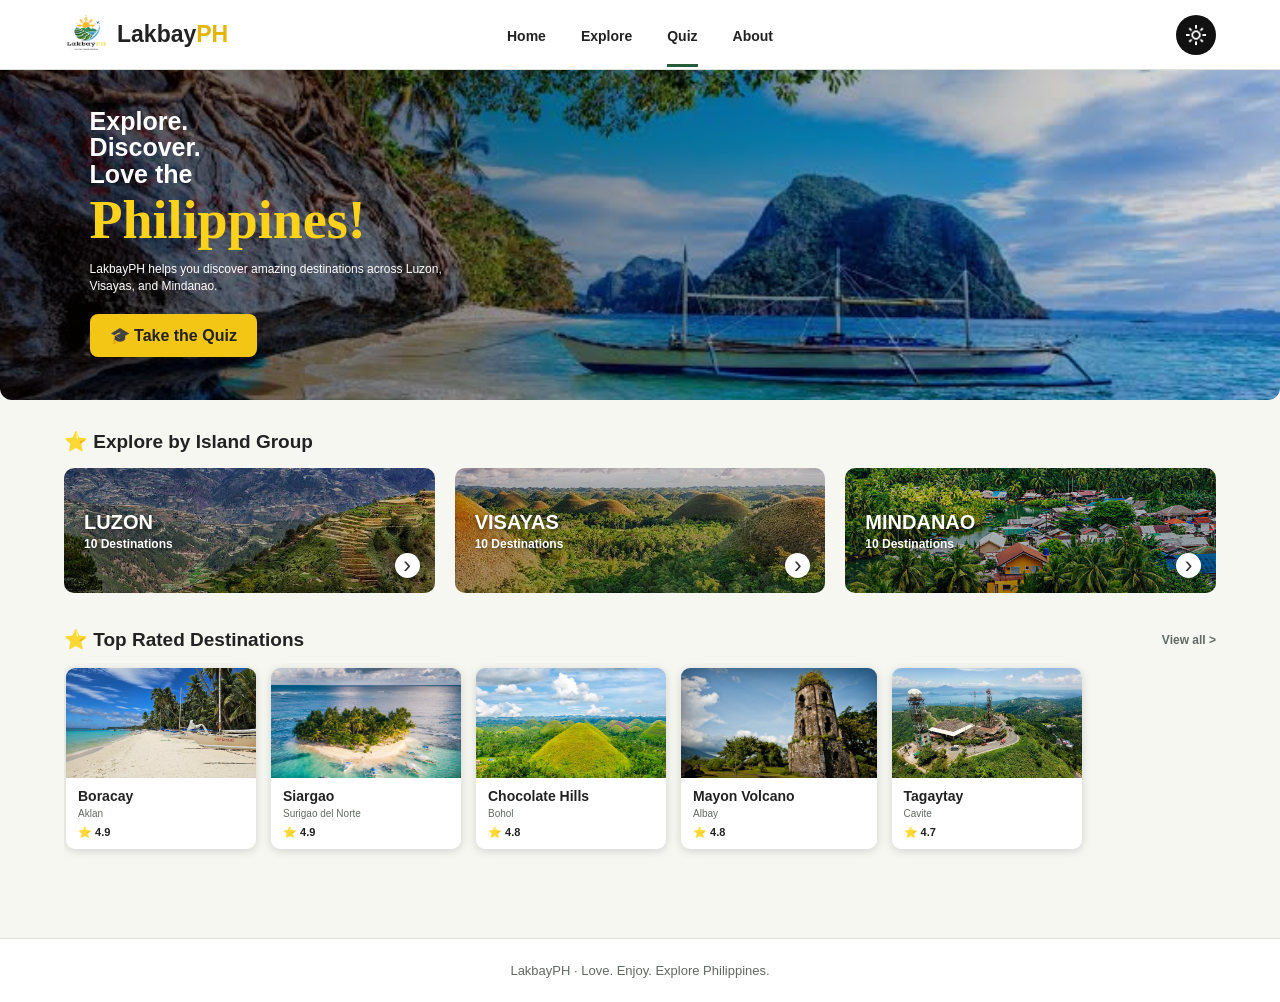
==== Quiz.html @ 4f37badb "Initial LakbayPH website" ====
<!DOCTYPE html>
<html lang="en">
<head>
  <meta charset="UTF-8">
  <meta name="viewport" content="width=device-width, initial-scale=1.0">
  <title>LakbayPH | Quiz</title>
  <link rel="stylesheet" href="Quiz.css">
  <link rel="stylesheet" href="skeleton.css">
  <script src="skeleton.js"></script>
  <link rel="stylesheet" href="tourism-cards.css">
<link rel="icon" type="image/png" href="Logo.png"><link rel="stylesheet" href="navbar.css"><script src="theme.js"></script></head>
<body>

  <nav class="navbar" aria-label="Main navigation"><a href="index.html" class="brand"><img src="Logo.png" alt="LakbayPH Logo"><div class="logo">Lakbay<span>PH</span></div></a><div class="navlink"><a href="index.html">Home</a>
<a href="destination.html">Explore</a>
<a href="Quiz.html" class="active" aria-current="page">Quiz</a>
<a href="about.html">About</a></div><div class="nav-controls"><button class="theme-toggle" type="button" aria-label="Switch to dark mode"><img src="dark.png" alt="" width="22" height="22"></button></div></nav>

  <!-- Home screen -->
  <main id="homeScreen" class="screen home-screen">
    <section class="hero">
      <div class="hero-overlay">
        <h2>Explore.<br>Discover.<br>Love the</h2>
        <h1>Philippines!</h1>
        <p>LakbayPH helps you discover amazing destinations across Luzon,<br>Visayas, and Mindanao.</p>
        <button type="button" class="primary-btn" id="homeQuizBtn">🎓 Take the Quiz</button>
      </div>
    </section>
  </main>

  <!-- Username screen -->
  <main id="usernameScreen" class="screen centered-screen hidden">
    <div class="welcome-card">
      <div class="lightbulb">💡</div>
      <h1>Welcome, Let's take a quiz</h1>
      <p>Test your knowledge about the beautiful tourist spots of the Philippines!</p>

      <label for="username">Full Name</label>
      <input id="username" type="text" maxlength="100" placeholder="Enter your full name" autocomplete="off" aria-describedby="nameError" required>
      <p id="nameError" class="error" role="alert"></p>

      <button type="button" id="continueBtn" class="primary-btn">Continue →</button>
    </div>
  </main>

  <!-- Lets start screen -->
  <main id="startScreen" class="screen centered-screen hidden">
    <div class="start-card">
      <div class="start-icon">✈️</div>
      <h1>Let's start!</h1>
      <p>Good luck, <strong id="playerName"></strong>!</p>
      <button type="button" id="startQuizBtn" class="primary-btn">Start Quiz →</button>
    </div>
  </main>

  <!-- Quiz screen -->
  <main id="quizScreen" class="screen quiz-screen hidden">
    <section class="quiz-header">
      <div>
        <div class="quiz-title"><span>💡</span> Quiz Time!</div>
        <p>Test your knowledge about the Philippines!</p>
      </div>
      <div class="question-count" id="questionCount">Question 1 of 10</div>
    </section>

    <div class="quiz-layout">
      <section class="quiz-card">
        <div class="question-content">
          <img id="questionImage" alt="Tourist spot">
          <div class="question-area">
            <h2 id="questionText"></h2>
            <div id="answers" class="answers"></div>
          </div>
        </div>

        <div class="quiz-controls">
          <button type="button" id="previousBtn" class="secondary-btn">‹ Previous</button>
          <button type="button" id="nextBtn" class="next-btn">Next Question ›</button>
        </div>
      </section>

      <!-- Score is intentionally hidden during the quiz -->
      <aside id="scorePanel" class="score-panel hidden" aria-labelledby="finalResultTitle" tabindex="-1">
        <div class="trophy">🏆</div>
        <h3 id="finalResultTitle">Quiz Complete!</h3>
        <div class="result-label">Full Name</div>
        <div class="result-full-name" id="finalFullName"></div>
        <div class="result-label">Score</div>
        <div class="final-score" id="finalScore">0 / 10</div>
        <div class="result-percentage" id="finalPercentage">0%</div>
        <p id="scoreMessage"></p>
        <div class="score-stats">
          <div><span>Correct Answers</span><b id="correctAnswers">0</b></div>
          <div><span>Incorrect Answers</span><b id="incorrectAnswers">0</b></div>
          <div><span>Answered</span><b id="answeredQuestions">0 / 10</b></div>
        </div>
        <p class="save-status" id="saveStatus" role="status" aria-live="polite"></p>
        <div class="result-actions">
          <button type="button" id="retakeBtn" class="primary-btn">Take Quiz Again</button>
          <button type="button" class="see-results-btn" id="seeResultsBtn" aria-haspopup="dialog">See Results</button>
        </div>
      </aside>
    </div>
  </main>

  <dialog class="quiz-modal password-modal" id="passwordModal" aria-labelledby="passwordTitle">
    <div class="modal-content">
      <div class="modal-heading"><h2 id="passwordTitle">View Quiz Results</h2><button type="button" class="modal-close" data-close-dialog="passwordModal" aria-label="Close password window">×</button></div>
      <form id="resultsPasswordForm">
        <label for="resultsPassword">Enter Password</label>
        <input id="resultsPassword" type="password" autocomplete="off" aria-describedby="passwordError" autofocus>
        <p class="error" id="passwordError" role="alert"></p>
        <div class="modal-actions"><button type="button" class="secondary-btn" data-close-dialog="passwordModal">Cancel</button><button type="submit" class="results-primary-btn">Submit</button></div>
      </form>
    </div>
  </dialog>

  <dialog class="quiz-modal results-modal" id="resultsModal" aria-labelledby="resultsTitle">
    <div class="modal-content">
      <div class="modal-heading"><h2 id="resultsTitle">Quiz Results</h2><button type="button" class="modal-close" data-close-dialog="resultsModal" aria-label="Close quiz results">×</button></div>
      <p id="resultsStatus" role="status" aria-live="polite">Loading results...</p>
      <div class="results-table-wrap" id="resultsTableWrap" hidden>
        <table class="results-table"><caption class="visually-hidden">Completed quiz attempts, newest first</caption><thead><tr><th scope="col">Full Name</th><th scope="col">Score</th><th scope="col">Percentage</th><th scope="col">Date Completed</th></tr></thead><tbody id="resultsRows"></tbody></table>
      </div>
      <div class="modal-actions"><button type="button" class="secondary-btn" data-close-dialog="resultsModal">Close</button></div>
    </div>
  </dialog>

  <div class="quiz-tourism">
<section class="islandsection" id="destinations">

        <div class="sectiontitle">
            <h2>⭐ Explore by Island Group</h2>
        </div>

        <div class="islandgrid">

            <!-- LUZON -->
            <a class="islandcard luzon" href="destination.html?island=Luzon">

                <div class="cardoverlay">

                    <h3>LUZON</h3>

                    <p>10 Destinations</p>

                    <span class="arrow">›</span>

                </div></a>


            <!-- VISAYAS -->
            <a class="islandcard visayas" href="destination.html?island=Visayas">

                <div class="cardoverlay">

                    <h3>VISAYAS</h3>

                    <p>10 Destinations</p>

                    <span class="arrow">›</span>

                </div></a>


            <!-- MINDANAO -->
            <a class="islandcard mindanao" href="destination.html?island=Mindanao">

                <div class="cardoverlay">

                    <h3>MINDANAO</h3>

                    <p>10 Destinations</p>

                    <span class="arrow">›</span>

                </div></a>

        </div>

    </section>


    <!-- TOP RATED DESTINATIONS -->
    <section class="topratedcontainer">

        <div class="containerheader">

            <h2>⭐ Top Rated Destinations</h2>

            <a href="destination.html">View all &gt;</a>

        </div>


        <div class="topratedscard">

            <!-- BORACAY -->
            <a class="cards" href="destination-detail.html?id=boracay">

                <img src="ILS/Visayas/Boracay/Boracay1.webp" alt="Boracay" loading="lazy">

                <div class="pad">

                    <h3>Boracay</h3>

                    <p class="location">Aklan</p>

                    <p class="rating">⭐ 4.9</p>

                </div>

            </a>


            <!-- SIARGAO -->
            <a class="cards" href="destination-detail.html?id=siargao">

                <img src="ILS/Mindanao/Siargao/guyam-island-siargao-travel-guide-1-1.png" alt="Siargao" loading="lazy">

                <div class="pad">

                    <h3>Siargao</h3>

                    <p class="location">Surigao del Norte</p>

                    <p class="rating">⭐ 4.9</p>

                </div>

            </a>


            <!-- CHOCOLATE HILLS -->
            <a class="cards" href="destination-detail.html?id=chocolate-hills">

                <img src="ILS/Visayas/Chocolate Hills Bohol/Chocolate Hills1.webp" alt="Chocolate Hills" loading="lazy">

                <div class="pad">

                    <h3>Chocolate Hills</h3>

                    <p class="location">Bohol</p>

                    <p class="rating">⭐ 4.8</p>

                </div>

            </a>


            <!-- MAYON -->
            <a class="cards" href="destination-detail.html?id=mayon-volcano">

                <img src="ILS/Luzon/Mayon Volcano Albay/Cagsawa Ruins1.jpg" alt="Mayon Volcano" loading="lazy">

                <div class="pad">

                    <h3>Mayon Volcano</h3>

                    <p class="location">Albay</p>

                    <p class="rating">⭐ 4.8</p>

                </div>

            </a>


            <!-- TAGAYTAY -->
            <a class="cards" href="destination-detail.html?id=tagaytay">

                <img src="ILS/Luzon/Tagaytay/Tagaytay1.jpg" alt="Tagaytay" loading="lazy">

                <div class="pad">

                    <h3>Tagaytay</h3>

                    <p class="location">Cavite</p>

                    <p class="rating">⭐ 4.7</p>

                </div>

            </a>

        </div>

    </section>
</div>
<footer class="site-footer">LakbayPH &middot; Love. Enjoy. Explore Philippines.</footer>

  <script src="destinations.js"></script><script src="firebase-config.js"></script><script src="Quiz.js"></script>
</body>
</html>
---- Quiz.css ----
* {
  box-sizing: border-box;
  margin: 0;
  padding: 0;
}

body {
  font-family: Arial, Helvetica, sans-serif;
  color: #222;
  background: #fff;
}

.hidden {
  display: none !important;
}

.navbar {
  height: 68px;
  display: flex;
  align-items: center;
  justify-content: space-between;
  padding: 0 6%;
  border-bottom: 1px solid #eee;
  background: white;
}

.brand {
    display: flex;
    align-items: center;
    gap: 8px;
}

.brand img {
    width: 45px;
    height: 45px;
    object-fit: contain;
}

.logo {
    font-size: 23px;
    font-weight: 800;
    color: #222;
}

.logo span {
    color: #e3b500;
}


.navbar nav {
  display: flex;
  gap: 32px;
}

.navbar nav a {
  color: #222;
  text-decoration: none;
  font-size: 14px;
  font-weight: 600;
  padding: 24px 0 20px;
}

.navbar nav a.active,
.navbar nav a:hover {
  border-bottom: 3px solid #222;
}

.nav-icons {
  display: flex;
  gap: 15px;
  font-size: 21px;
}

.hero {
  height: 330px;
  background:
    linear-gradient(90deg, rgba(0,0,0,.62), rgba(0,0,0,.12)),
    url("home.jpg")
    center/cover;
  border-radius: 0 0 12px 12px;
}

.hero-overlay {
  color: white;
  padding: 38px 7%;
}

.hero-overlay h2 {
  font-size: 25px;
  line-height: 1.05;
}

.hero-overlay h1 {
  color: #ffd21a;
  font-family: cursive;
  font-size: 54px;
  margin: 2px 0 10px;
}

.hero-overlay p {
  font-size: 12px;
  line-height: 1.45;
  margin-bottom: 18px;
}

.primary-btn,
.next-btn,
.secondary-btn {
  border: none;
  border-radius: 8px;
  padding: 12px 20px;
  font-weight: 700;
  cursor: pointer;
  transition: .2s;
}

.primary-btn {
  background: #f3c515;
  color: #222;
}

.primary-btn:hover,
.next-btn:hover {
  transform: translateY(-1px);
  filter: brightness(.96);
}

.quiz-tourism {
  padding-top: 30px;
}

.centered-screen {
  min-height: calc(100vh - 68px);
  display: flex;
  align-items: center;
  justify-content: center;
  background: #fafafa;
  padding: 25px;
}

.welcome-card,
.start-card {
  width: min(520px, 94vw);
  text-align: center;
  background: white;
  padding: 42px 45px;
  border-radius: 16px;
  box-shadow: 0 8px 35px rgba(0,0,0,.1);
}

.lightbulb,
.start-icon {
  font-size: 48px;
  margin-bottom: 10px;
}

.welcome-card h1,
.start-card h1 {
  font-size: 31px;
  margin-bottom: 9px;
}

.welcome-card p,
.start-card p {
  color: #666;
  line-height: 1.5;
  margin-bottom: 24px;
}

.welcome-card label {
  display: block;
  text-align: left;
  font-weight: 700;
  margin-bottom: 7px;
}

.welcome-card input {
  width: 100%;
  height: 47px;
  border: 1px solid #ccc;
  border-radius: 8px;
  padding: 0 14px;
  font-size: 15px;
  margin-bottom: 5px;
  outline: none;
}

.welcome-card input:focus {
  border-color: #e4bd00;
  box-shadow: 0 0 0 3px #f8dc6844;
}

.error {
  min-height: 20px;
  color: #d33 !important;
  font-size: 13px;
  text-align: left;
  margin: 0 0 10px !important;
}

.quiz-screen {
  padding: 30px 4%;
  background: #fff;
  min-height: calc(100vh - 68px);
}

.quiz-header {
  max-width: 1120px;
  margin: 0 auto 20px;
  display: flex;
  justify-content: space-between;
  align-items: end;
}

.quiz-title {
  font-size: 34px;
  font-weight: 800;
}

.quiz-title span {
  color: #f3c515;
}

.quiz-header p {
  color: #555;
  margin-top: 4px;
}

.question-count {
  color: #777;
  font-size: 13px;
  font-weight: 700;
}

.quiz-layout {
  max-width: 1120px;
  margin: auto;
}

.quiz-card {
  border: 1px solid #d8d8d8;
  border-radius: 10px;
  padding: 17px;
}

.question-content {
  display: grid;
  grid-template-columns: 37% 1fr;
  gap: 16px;
}

.question-content img {
  width: 100%;
  height: 180px;
  object-fit: cover;
  border-radius: 9px;
}

.question-area {
  display: flex;
  flex-direction: column;
}

.question-area h2 {
  font-size: 17px;
  line-height: 1.3;
  margin: 3px 0 13px;
}

.answers {
  display: grid;
  gap: 7px;
}

.answer {
  border: 1px solid #d4d4d4;
  background: white;
  text-align: left;
  border-radius: 8px;
  min-height: 39px;
  padding: 8px 13px;
  cursor: pointer;
  font-size: 14px;
  transition: .15s;
}

.answer:hover {
  background: #fff8d9;
  border-color: #e6c42a;
}

.answer.selected {
  background: #f6e9a5;
  border: 2px solid #c6a900;
  font-weight: 700;
}

.quiz-controls {
  display: flex;
  justify-content: space-between;
  margin-top: 15px;
}

.secondary-btn {
  background: white;
  border: 1px solid #ccc;
  color: #333;
}

.next-btn {
  background: #575438;
  color: white;
}

.score-panel {
  margin-top: 20px;
  width: 100%;
  border: 1px solid #d5d5d5;
  border-radius: 10px;
  padding: 25px;
  text-align: center;
  background: white;
}

.trophy {
  font-size: 46px;
}

.score-panel h3 {
  margin: 5px 0;
}

.final-score {
  font-size: 42px;
  font-weight: 800;
  margin: 10px 0;
}

.score-panel p {
  color: #666;
  margin-bottom: 20px;
}

.score-stats {
  border-top: 1px solid #eee;
  padding-top: 12px;
  display: grid;
  gap: 8px;
  max-width: 360px;
  margin: 0 auto 20px;
}

.score-stats div {
  display: flex;
  justify-content: space-between;
  font-size: 13px;
}

.see-results-btn, .results-primary-btn { background: #385435; color: #fff; border: 0; border-radius: 8px; padding: 11px 20px; font-weight: 700; cursor: pointer; }
.see-results-btn { transition: transform .2s ease, box-shadow .2s ease; }
.see-results-btn:hover { transform: scale(1.07); box-shadow: 0 5px 14px #0003; }
.result-label { font-size: 13px; color: var(--muted); margin-top: 15px; }
.result-full-name { font-size: clamp(22px, 4vw, 30px); font-weight: 800; color: var(--primary); margin: 8px 0 20px; overflow-wrap: anywhere; }
.result-percentage { color: var(--primary); font-size: 24px; font-weight: 700; margin-bottom: 16px; }
.score-panel .save-status { font-size: 13px; line-height: 1.6; }
.result-actions { display: flex; align-items: center; justify-content: center; flex-wrap: wrap; gap: 12px; }
.quiz-modal { width: min(440px, calc(100% - 32px)); max-height: 80vh; margin: auto; padding: 0; overflow-y: auto; color: var(--text); background: var(--surface); border: 1px solid var(--border); border-radius: 16px; box-shadow: 0 16px 60px #0005; }
.quiz-modal::backdrop { background: #0009; }
.results-modal { width: min(900px, calc(100% - 32px)); }
.modal-content { padding: clamp(20px, 4vw, 30px); }
.modal-heading { display: flex; justify-content: space-between; align-items: center; gap: 15px; margin-bottom: 24px; }
.modal-heading h2 { font-size: 23px; }
.modal-close { flex: 0 0 34px; width: 34px; height: 34px; border: 0; border-radius: 50%; background: var(--bg); color: var(--text); font-size: 25px; cursor: pointer; }
.quiz-modal label { display: block; font-weight: 700; margin-bottom: 9px; }
.quiz-modal input { display: block; width: 100%; height: 46px; padding: 10px 12px; border: 1px solid var(--border); border-radius: 8px; background: var(--bg); color: var(--text); margin-bottom: 10px; }
.modal-actions { display: flex; justify-content: flex-end; gap: 12px; margin-top: 24px; }
#resultsStatus { color: var(--muted); line-height: 1.6; }
.results-table-wrap[hidden] { display: none; }
.results-table { width: 100%; border-collapse: collapse; text-align: left; font-size: 14px; }
.results-table th, .results-table td { padding: 14px 10px; border-bottom: 1px solid var(--border); vertical-align: top; overflow-wrap: anywhere; }
.results-table th { background: var(--bg); font-size: 12px; color: var(--muted); }
.results-table td:first-child { font-weight: 700; }
.results-table time { color: var(--muted); line-height: 1.5; }
.visually-hidden { position: absolute; width: 1px; height: 1px; overflow: hidden; clip-path: inset(50%); white-space: nowrap; }
@media (max-width: 600px) {
  .results-table thead { position: absolute; width: 1px; height: 1px; overflow: hidden; clip-path: inset(50%); }
  .results-table, .results-table tbody, .results-table tr, .results-table td { display: block; }
  .results-table tr { border: 1px solid var(--border); border-radius: 10px; padding: 10px; margin-bottom: 14px; }
  .results-table td { border: 0; padding: 6px; }
  .results-table td::before { content: attr(data-label); display: block; color: var(--muted); font-size: 11px; margin-bottom: 4px; font-weight: 400; }
}

@media (max-width: 750px) {
  .navbar {
    padding: 0 4%;
  }

  .navbar nav {
    gap: 14px;
  }

  .nav-icons {
    display: none;
  }

  .hero-overlay h1 {
    font-size: 42px;
  }

  .quiz-header {
    align-items: start;
    gap: 10px;
    flex-direction: column;
  }

  .question-content {
    grid-template-columns: 1fr;
  }

  .question-content img {
    height: 200px;
  }

  .quiz-title {
    font-size: 28px;
  }
}
---- skeleton.css ----
:root {
  --skeleton-bg: #f7f7f2;
  --skeleton-surface: #ffffff;
  --skeleton-base: #e4e7e1;
  --skeleton-shine: #f4f5f2;
  --skeleton-border: #dce2da;
}

[data-theme="dark"] {
  --skeleton-bg: #111713;
  --skeleton-surface: #19221b;
  --skeleton-base: #2c372f;
  --skeleton-shine: #3a473d;
  --skeleton-border: #364239;
}

html.skeleton-loading,
html.skeleton-loading body { overflow: hidden; }
html.skeleton-loading body > :not(.skeleton-loader) { visibility: hidden; }

.skeleton-loader {
  position: fixed;
  inset: 0;
  z-index: 10000;
  overflow: auto;
  background: var(--skeleton-bg);
  color: transparent;
  opacity: 1;
  transition: opacity .22s ease;
}
.skeleton-loader.is-leaving { opacity: 0; pointer-events: none; }
.skeleton-wrap { width: min(100%, 1500px); margin: 0 auto; }
.skeleton-nav {
  height: 70px;
  padding: 0 5%;
  display: grid;
  grid-template-columns: 1fr auto 1fr;
  align-items: center;
  gap: 24px;
  background: var(--skeleton-surface);
  border-bottom: 1px solid var(--skeleton-border);
}
.skeleton-brand, .skeleton-links, .skeleton-controls, .skeleton-row { display: flex; align-items: center; }
.skeleton-brand { gap: 9px; }
.skeleton-links { gap: 28px; justify-content: center; }
.skeleton-controls { gap: 12px; justify-content: flex-end; }
.sk {
  display: block;
  background: linear-gradient(90deg, var(--skeleton-base) 25%, var(--skeleton-shine) 45%, var(--skeleton-base) 65%);
  background-size: 300% 100%;
  animation: skeleton-shimmer 1.35s ease-in-out infinite;
}
.sk-circle { border-radius: 50%; }
.sk-round { border-radius: 10px; }
.sk-pill { border-radius: 999px; }
.sk-logo { width: 44px; height: 44px; }
.sk-brand-name { width: 120px; height: 22px; }
.sk-nav-link { width: 55px; height: 12px; }
.sk-theme { width: 40px; height: 40px; }
.sk-search { width: 210px; height: 36px; }
.skeleton-main { padding: 34px 5% 60px; }
.sk-line { height: 13px; margin-bottom: 12px; }
.sk-title { height: 30px; width: min(330px, 75%); margin-bottom: 14px; }
.sk-subtitle { width: min(480px, 90%); }
.sk-section-title { width: 230px; height: 20px; margin-bottom: 16px; }
.skeleton-section { margin-top: 30px; }
.skeleton-grid { display: grid; gap: 18px; }
.skeleton-grid.three { grid-template-columns: repeat(3, 1fr); }
.skeleton-grid.four { grid-template-columns: repeat(4, 1fr); }
.skeleton-grid.five { grid-template-columns: repeat(5, minmax(150px, 1fr)); }
.sk-card { min-height: 126px; border-radius: 11px; }
.sk-destination-card { min-width: 0; background: var(--skeleton-surface); border: 1px solid var(--skeleton-border); border-radius: 11px; padding: 10px; }
.sk-card-image { width: 100%; height: 120px; border-radius: 8px; margin-bottom: 12px; }
.sk-card-text { width: 70%; height: 13px; margin-bottom: 9px; }
.sk-card-text.short { width: 45%; height: 10px; }

.skeleton-hero { min-height: 370px; padding: 50px 7%; display: flex; align-items: center; }
.skeleton-hero-copy { width: min(520px, 100%); }
.skeleton-hero .sk-title { width: 330px; height: 48px; margin-bottom: 12px; }
.skeleton-hero .sk-title.short { width: 260px; }
.skeleton-hero .sk-line { width: 440px; max-width: 90%; }
.sk-button { width: 170px; height: 40px; margin-top: 22px; border-radius: 7px; }

.skeleton-catalog-head { margin-bottom: 24px; }
.sk-page-search { width: min(560px, 100%); height: 44px; margin-top: 22px; }
.skeleton-catalog-layout { display: grid; grid-template-columns: 220px 1fr; gap: 20px; align-items: start; }
.skeleton-sidebar { height: 390px; padding: 16px; border-radius: 12px; background: var(--skeleton-surface); }
.skeleton-sidebar .sk-line { width: 82%; margin-bottom: 17px; }
.skeleton-results .sk-line { width: 180px; }

.skeleton-about-head { text-align: center; display: grid; justify-items: center; margin-bottom: 34px; }
.skeleton-about-head .sk-line { width: min(440px, 85%); }
.skeleton-panel { height: 130px; padding: 25px; border-radius: 14px; background: var(--skeleton-surface); border: 1px solid var(--skeleton-border); margin-bottom: 24px; }
.skeleton-panel .sk-line { width: 75%; }
.skeleton-panel .sk-line.short { width: 35%; height: 20px; }

.skeleton-detail-card { padding: 38px; border-radius: 18px; background: var(--skeleton-surface); border: 1px solid var(--skeleton-border); }
.skeleton-detail-top { display: grid; grid-template-columns: 1fr 1.65fr .75fr; gap: 30px; margin-top: 30px; }
.skeleton-detail-image { aspect-ratio: 4 / 3; min-height: 310px; border-radius: 12px; }
.skeleton-rating { border-left: 1px solid var(--skeleton-border); padding-left: 22px; }
.skeleton-rating .sk-line { width: 85%; }
.skeleton-detail-bottom { display: grid; grid-template-columns: 1fr 2.4fr; gap: 30px; border-top: 1px solid var(--skeleton-border); margin-top: 34px; padding-top: 30px; }

@keyframes skeleton-shimmer { from { background-position: 100% 0; } to { background-position: -100% 0; } }

@media (max-width: 900px) {
  .skeleton-grid.five { grid-template-columns: repeat(3, 1fr); }
  .skeleton-grid.four { grid-template-columns: repeat(2, 1fr); }
  .skeleton-detail-top { grid-template-columns: 1fr 1.4fr; }
  .skeleton-rating { grid-column: 1 / -1; border-left: 0; border-top: 1px solid var(--skeleton-border); padding: 24px 0 0; }
}
@media (max-width: 700px) {
  .skeleton-nav { height: 114px; grid-template-columns: 1fr auto; padding: 10px 5%; }
  .skeleton-links { grid-column: 1 / -1; grid-row: 2; gap: 20px; }
  .skeleton-controls { grid-column: 2; grid-row: 1; }
  .sk-search { display: none; }
  .skeleton-main { padding: 25px 5% 42px; }
  .skeleton-hero { min-height: 430px; padding: 45px 7%; }
  .skeleton-grid.three, .skeleton-grid.four { grid-template-columns: 1fr; }
  .skeleton-grid.five { display: flex; overflow: hidden; }
  .skeleton-grid.five .sk-destination-card { flex: 0 0 190px; }
  .skeleton-catalog-layout { grid-template-columns: 1fr; }
  .skeleton-sidebar { height: 235px; }
  .skeleton-detail-top, .skeleton-detail-bottom { grid-template-columns: 1fr; }
  .skeleton-detail-image { min-height: 0; }
  .skeleton-rating { grid-column: auto; }
  .skeleton-detail-card { padding: 22px; }
}
@media (prefers-reduced-motion: reduce) {
  .sk { animation: none; }
  .skeleton-loader { transition: none; }
}
---- tourism-cards.css ----
/* Shared homepage tourism cards, also used below the quiz. */
.islandsection {
    position: relative;
    z-index: 3;

    padding: 0 5% 30px;
}

.sectiontitle {
    margin-bottom: 15px;
}

.sectiontitle h2 {
    font-size: 19px;

    font-weight: 800;
}


/* ISLAND GRID */

.islandgrid {
    display: grid;

    grid-template-columns: repeat(3, 1fr);

    gap: 20px;
}


/* ISLAND CARD */

.islandcard {
    height: 125px;

    border-radius: 10px;

    position: relative;

    overflow: hidden;

    background-size: cover;

    background-position: center;

    cursor: pointer;

    transition: 0.25s;
}

.islandcard:hover {
    transform: translateY(-3px);
}


/* IMAGES */

.luzon {
    background-image:
        linear-gradient(
            rgba(0, 0, 0, 0.15),
            rgba(0, 0, 0, 0.35)
        ),
        url("luzon.jpg");
}

.visayas {
    background-image:
        linear-gradient(
            rgba(0, 0, 0, 0.15),
            rgba(0, 0, 0, 0.35)
        ),
        url("Visayas.jpg");
}

.mindanao {
    background-image:
        linear-gradient(
            rgba(0, 0, 0, 0.15),
            rgba(0, 0, 0, 0.35)
        ),
        url("Mindanao.jpg");
}


/* CARD TEXT */

.cardoverlay {
    position: absolute;

    inset: 0;

    display: flex;

    flex-direction: column;

    justify-content: center;

    padding: 20px;

    color: white;

    text-shadow: 0 2px 5px rgba(0, 0, 0, 0.5);
}

.cardoverlay h3 {
    font-size: 20px;

    margin-bottom: 3px;
}

.cardoverlay p {
    font-size: 12px;

    font-weight: 600;
}

.arrow {
    position: absolute;

    right: 15px;
    bottom: 15px;

    width: 25px;
    height: 25px;

    display: flex;

    align-items: center;
    justify-content: center;

    border-radius: 50%;

    background: white;

    color: #333;

    font-size: 23px;

    text-shadow: none;
}


/* =========================
   TOP RATED
========================= */

.topratedcontainer {
    padding: 5px 5% 50px;
}


/* HEADER */

.containerheader {
    display: flex;

    align-items: center;
    justify-content: space-between;

    margin-bottom: 12px;
}

.containerheader h2 {
    font-size: 19px;

    font-weight: 800;
}

.containerheader a {
    text-decoration: none;

    color: #555;

    font-size: 12px;

    font-weight: 600;
}


/* CARDS CONTAINER */

.topratedscard {
    display: flex;

    gap: 15px;

    overflow-x: auto;

    padding: 5px 2px 15px;

    scrollbar-width: thin;
}


/* DESTINATION CARD */

.cards {
    display: block;
    color: inherit;
    text-decoration: none;
    cursor: pointer;
    min-width: 190px;

    background: white;

    border-radius: 9px;

    overflow: hidden;

    box-shadow: 0 2px 10px rgba(0, 0, 0, 0.15);

    flex-shrink: 0;

    transition: 0.2s;
}

.cards:hover {
    transform: translateY(-3px);
}


/* CARD IMAGE */

.cards img {
    width: 100%;

    height: 110px;

    object-fit: cover;

    display: block;
}


/* CARD INFORMATION */

.pad {
    padding: 10px 12px;
}

.pad h3 {
    font-size: 14px;

    margin-bottom: 4px;
}

.location {
    font-size: 10px;

    color: #777;

    margin-bottom: 7px;
}

.rating {
    font-size: 11px;

    font-weight: 700;
}


@media (max-width: 700px) {
    .islandgrid { grid-template-columns: 1fr; }
    .islandcard { height: 130px; }
}
@media (max-width: 450px) {
    .sectiontitle h2, .containerheader h2 { font-size: 17px; }
}
---- navbar.css ----
:root {
  color-scheme: light;
  --bg: #f7f7f2; --surface: #fff; --text: #222; --muted: #626962;
  --border: #dce2da; --primary: #285b38; --selected: #dcebdc; --selected-text: #204e2c;
}
[data-theme="dark"] {
  color-scheme: dark;
  --bg: #111713; --surface: #19221b; --text: #f5f5f0; --muted: #b7beb8;
  --border: #364239; --primary: #8bcea0; --selected: #2d4833; --selected-text: #d3f3dc;
}
body { padding: 0; background: var(--bg); color: var(--text); font-family: Arial, Helvetica, sans-serif; }
body, .navbar, input, button, .card, .cards, .sidebar, .score-panel {
  transition: background-color .2s ease, color .2s ease, border-color .2s ease;
}
button, input { font: inherit; }
button, a { -webkit-tap-highlight-color: transparent; }
a:focus-visible, button:focus-visible, input:focus-visible { outline: 3px solid #d7a900; outline-offset: 4px; }
.navbar {
  min-height: 70px; height: auto; padding: 0 5%; display: grid;
  grid-template-columns: 1fr auto 1fr; align-items: center; gap: 24px;
  background: var(--surface); border-bottom: 1px solid var(--border); position: relative; z-index: 10;
}
.navbar .brand { display: flex; align-items: center; gap: 8px; text-decoration: none; width: fit-content; }
.navbar .brand img { width: 45px; height: 45px; object-fit: contain; }
.navbar .logo { font-size: 23px; font-weight: 800; color: var(--text); }
.navbar .logo span { color: #e3b500; }
.navbar .navlink { display: flex; gap: 35px; align-items: center; width: auto; order: initial; }
.navbar .navlink a { color: var(--text); text-decoration: none; font-size: 14px; font-weight: 600; padding: 25px 0 20px; border-bottom: 3px solid transparent; }
.navbar .navlink a.active { border-bottom-color: var(--primary); }
.navbar .navlink a:hover { color: var(--primary); }
.nav-controls { display: flex; align-items: center; justify-content: flex-end; gap: 14px; min-width: 0; }
.navbar .searchbar { display: flex; align-items: center; width: 220px; min-width: 0; padding: 4px 5px 4px 14px; border-radius: 20px; background: var(--bg); }
.navbar .searchbar input { width: 100%; min-width: 0; height: 29px; padding: 0; border: 0; background: transparent; color: var(--text); font-size: 12px; }
.navbar .searchbtn { width: 29px; height: 29px; flex-shrink: 0; border: 0; border-radius: 50%; display: grid; place-items: center; background: #405839; color: white; cursor: pointer; }
.theme-toggle { width: 40px; height: 40px; flex: 0 0 40px; border: 0; border-radius: 50%; display: flex; align-items: center; justify-content: center; background: #111; cursor: pointer; transition: transform .2s ease, background-color .2s ease, box-shadow .2s ease; }
.theme-toggle img { width: 22px; height: 22px; object-fit: contain; filter: brightness(0) invert(1); }
[data-theme="dark"] .theme-toggle { background: #fff; }
[data-theme="dark"] .theme-toggle img { filter: brightness(0); }
.theme-toggle:hover { transform: scale(1.08); box-shadow: 0 4px 12px #0003; }
.explore, .cards, .card, .sidebar, .welcome-card, .start-card, .quiz-card, .score-panel { background: var(--surface); color: var(--text); border-color: var(--border); }
.content, .centered-screen, .quiz-screen { background: var(--bg); }
.location, .containerheader a, .welcome-card p, .start-card p, .quiz-header p, .question-count, .score-panel p { color: var(--muted); }
input, .answer, .secondary-btn, .page-btn, .clear-btn { background: var(--surface); color: var(--text); border-color: var(--border); }
.answer:hover, .answer.selected { background: var(--selected); color: var(--selected-text); border-color: var(--primary); }
.score-stats { border-color: var(--border); }
.greenbtn, .next-btn, .filter-btn { background: #385435; }
.islandcard, .island-card, .destination { text-decoration: none; }
.site-footer { padding: 24px 5%; margin-top: 24px; background: var(--surface); border-top: 1px solid var(--border); color: var(--muted); text-align: center; font-size: 13px; }
.site-footer a { color: var(--primary); }
@media (max-width: 1100px) {
  .navbar { gap: 16px; grid-template-columns: auto 1fr auto; }
  .navbar .navlink { gap: 20px; justify-content: center; }
  .navbar .searchbar { width: 180px; }
}
@media (max-width: 760px) {
  .navbar { grid-template-columns: 1fr auto; padding: 12px 5%; gap: 8px 12px; }
  .navbar .brand { grid-column: 1; grid-row: 1; }
  .navbar .navlink { grid-column: 1 / -1; grid-row: 2; gap: 25px; }
  .navbar .navlink a { padding: 10px 0 7px; }
  .nav-controls { grid-column: 2; grid-row: 1; }
  .navbar:has(.searchbar) .brand { grid-column: 1 / -1; }
  .navbar:has(.searchbar) .nav-controls { grid-column: 1 / -1; grid-row: 2; }
  .navbar:has(.searchbar) .navlink { grid-row: 3; }
  .navbar .searchbar { width: auto; flex: 1; }
  .welcome-card, .start-card { padding: 30px 22px; }
  .quiz-controls { gap: 10px; }
}
@media (prefers-reduced-motion: reduce) {
  *, *::before, *::after { scroll-behavior: auto !important; transition: none !important; }
}
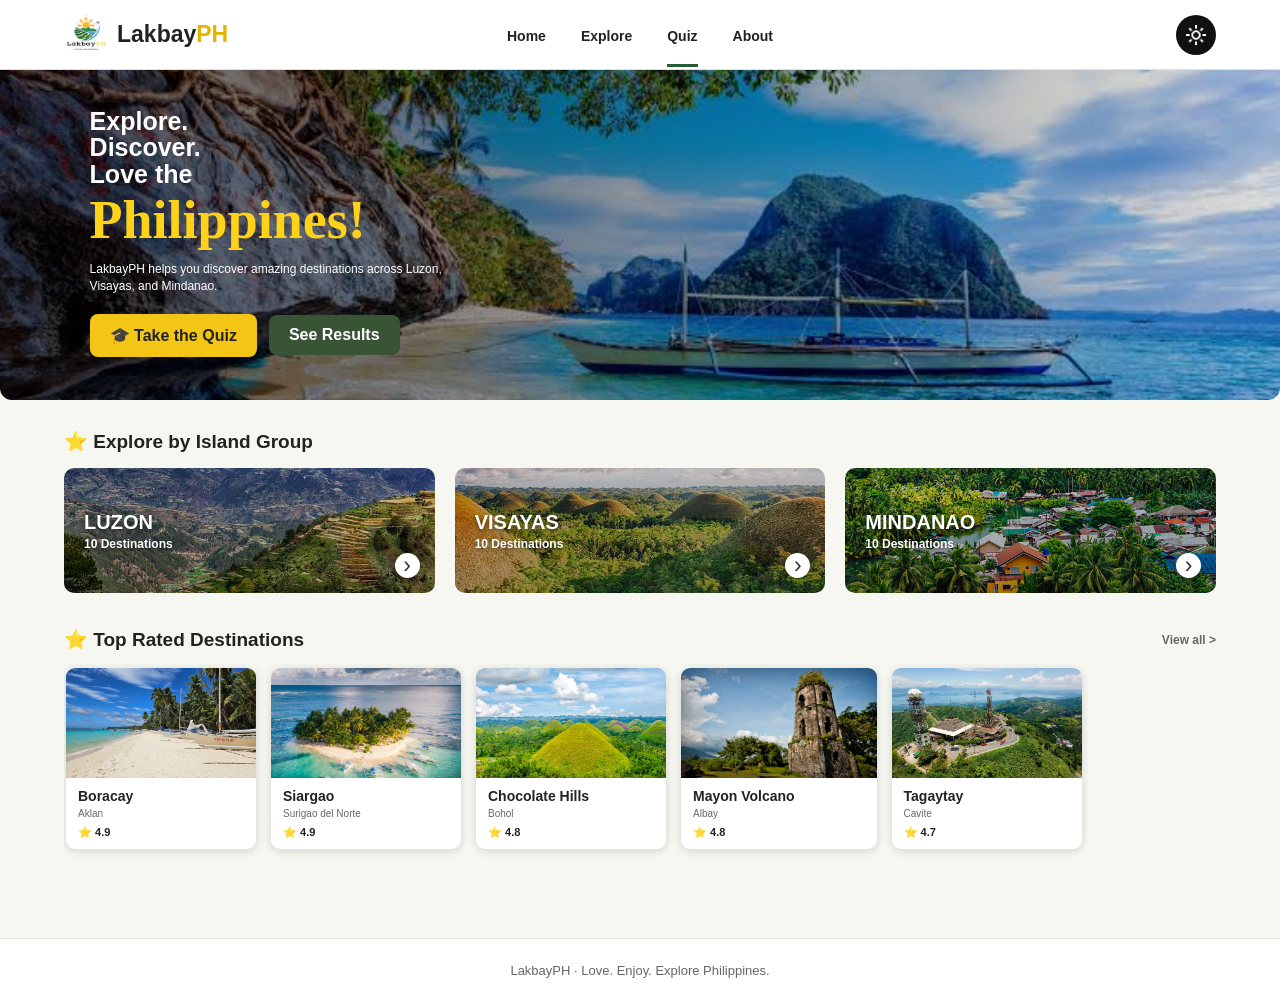
==== commit 08ec67d9: "Add password-free quiz results buttons" ====
--- a/Quiz.html
+++ b/Quiz.html
@@ -23,7 +23,10 @@
         <h2>Explore.<br>Discover.<br>Love the</h2>
         <h1>Philippines!</h1>
         <p>LakbayPH helps you discover amazing destinations across Luzon,<br>Visayas, and Mindanao.</p>
-        <button type="button" class="primary-btn" id="homeQuizBtn">🎓 Take the Quiz</button>
+        <div class="hero-actions">
+          <button type="button" class="primary-btn" id="homeQuizBtn">🎓 Take the Quiz</button>
+          <button type="button" class="see-results-btn" id="homeSeeResultsBtn" aria-haspopup="dialog">See Results</button>
+        </div>
       </div>
     </section>
   </main>
@@ -103,18 +106,6 @@
     </div>
   </main>
 
-  <dialog class="quiz-modal password-modal" id="passwordModal" aria-labelledby="passwordTitle">
-    <div class="modal-content">
-      <div class="modal-heading"><h2 id="passwordTitle">View Quiz Results</h2><button type="button" class="modal-close" data-close-dialog="passwordModal" aria-label="Close password window">×</button></div>
-      <form id="resultsPasswordForm">
-        <label for="resultsPassword">Enter Password</label>
-        <input id="resultsPassword" type="password" autocomplete="off" aria-describedby="passwordError" autofocus>
-        <p class="error" id="passwordError" role="alert"></p>
-        <div class="modal-actions"><button type="button" class="secondary-btn" data-close-dialog="passwordModal">Cancel</button><button type="submit" class="results-primary-btn">Submit</button></div>
-      </form>
-    </div>
-  </dialog>
-
   <dialog class="quiz-modal results-modal" id="resultsModal" aria-labelledby="resultsTitle">
     <div class="modal-content">
       <div class="modal-heading"><h2 id="resultsTitle">Quiz Results</h2><button type="button" class="modal-close" data-close-dialog="resultsModal" aria-label="Close quiz results">×</button></div>
--- a/Quiz.css
+++ b/Quiz.css
@@ -102,6 +102,8 @@
   line-height: 1.45;
   margin-bottom: 18px;
 }
+
+.hero-actions { display: flex; align-items: center; flex-wrap: wrap; gap: 12px; }
 
 .primary-btn,
 .next-btn,
@@ -120,7 +122,8 @@
 }
 
 .primary-btn:hover,
-.next-btn:hover {
+.next-btn:hover,
+.see-results-btn:hover {
   transform: translateY(-1px);
   filter: brightness(.96);
 }
@@ -356,9 +359,7 @@
   font-size: 13px;
 }
 
-.see-results-btn, .results-primary-btn { background: #385435; color: #fff; border: 0; border-radius: 8px; padding: 11px 20px; font-weight: 700; cursor: pointer; }
-.see-results-btn { transition: transform .2s ease, box-shadow .2s ease; }
-.see-results-btn:hover { transform: scale(1.07); box-shadow: 0 5px 14px #0003; }
+.see-results-btn { background: #385435; color: #fff; border: 0; border-radius: 8px; padding: 11px 20px; font-weight: 700; cursor: pointer; transition: .2s; }
 .result-label { font-size: 13px; color: var(--muted); margin-top: 15px; }
 .result-full-name { font-size: clamp(22px, 4vw, 30px); font-weight: 800; color: var(--primary); margin: 8px 0 20px; overflow-wrap: anywhere; }
 .result-percentage { color: var(--primary); font-size: 24px; font-weight: 700; margin-bottom: 16px; }
